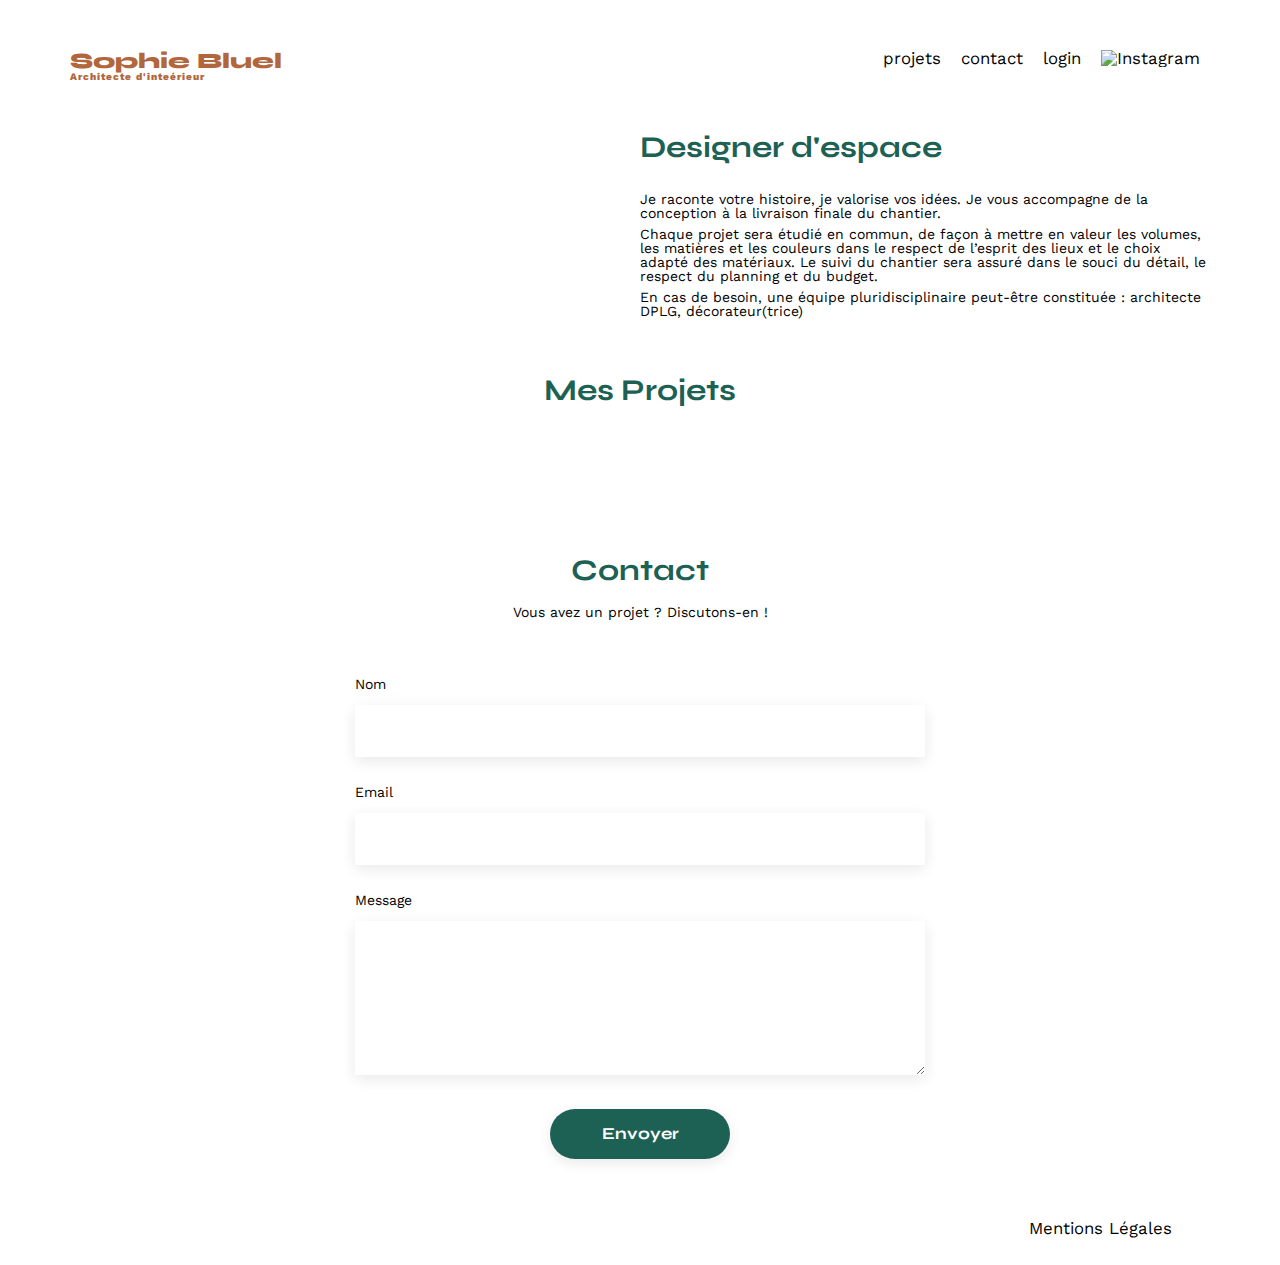
==== FrontEnd/index.html @ e1c9f6a1 "First commit" ====
<!DOCTYPE html>
<html lang="fr">
<head>
	<meta charset="UTF-8">
	<title>Sophie Bluel - Architecte d'intérieur</title>
	<meta name="viewport" content="width=device-width, initial-scale=1.0">
	<link rel="preconnect" href="https://fonts.googleapis.com">
	<link rel="preconnect" href="https://fonts.gstatic.com" crossorigin>
	<link href="https://fonts.googleapis.com/css2?family=Syne:wght@700;800&family=Work+Sans&display=swap" rel="stylesheet">
	<meta name="description" content="">
	<link rel="stylesheet" href="./assets/style.css">
</head>
<body>

<script src="dynamic.js"></script>

<header>
	<h1>Sophie Bluel <span>Architecte d'inteérieur</span></h1>
	<nav>
		<ul>
			<li>projets</li>
			<li>contact</li>
			<li>login</li>
			<li><img src="./assets/icons/instagram.png" alt="Instagram"></li>
		</ul>
	</nav>
</header>
<main>
	<section id="introduction">
		<figure>
			<img src="./assets/images/sophie-bluel.png" alt="">
		</figure>
		<article>
			<h2>Designer d'espace</h2>
			<p>Je raconte votre histoire, je valorise vos idées. Je vous accompagne de la conception à la livraison finale du chantier.</p>
			<p>Chaque projet sera étudié en commun, de façon à mettre en valeur les volumes, les matières et les couleurs dans le respect de l’esprit des lieux et le choix adapté des matériaux. Le suivi du chantier sera assuré dans le souci du détail, le respect du planning et du budget.</p>
			<p>En cas de besoin, une équipe pluridisciplinaire peut-être constituée : architecte DPLG, décorateur(trice)</p>
		</article>
	</section>
	<section id="portfolio">
		<h2>Mes Projets</h2>
		<div class="filters" id="filters">
			<!-- <button type="button" class=selected>Tous</button>
			<button type="button">Objets</button>
			<button type="button">Appartements</button>
			<button type="button">Hôtels & Restaurants</button> -->
		</div>
		<div class="gallery" id="gallery">
			<!-- Dynamically inserted Portfolio -->
		</div>
	</section>
	<section id="contact">
		<h2>Contact</h2>
		<p>Vous avez un projet ? Discutons-en !</p>
		<form action="#" method="post">
			<label for="name">Nom</label>
			<input type="text" name="name" id="name">
			<label for="email">Email</label>
			<input type="email" name="email" id="email">
			<label for="message">Message</label>
			<textarea name="message" id="message" cols="30" rows="10"></textarea>
			<input type="submit" value="Envoyer">
		</form>
	</section>
</main>

<footer>
	<nav>
		<ul>
			<li>Mentions Légales</li>
		</ul>
	</nav>
</footer>
</body>
</html>
---- FrontEnd/assets/style.css ----
/* http://meyerweb.com/eric/tools/css/reset/
   v2.0 | 20110126
   License: none (public domain)
*/

html, body, div, span, applet, object, iframe,
h1, h2, h3, h4, h5, h6, p, blockquote, pre,
a, abbr, acronym, address, big, cite, code,
del, dfn, em, img, ins, kbd, q, s, samp,
small, strike, strong, sub, sup, tt, var,
b, u, i, center,
dl, dt, dd, ol, ul, li,
fieldset, form, label, legend,
table, caption, tbody, tfoot, thead, tr, th, td,
article, aside, canvas, details, embed,
figure, figcaption, footer, header, hgroup,
menu, nav, output, ruby, section, summary,
time, mark, audio, video {
	margin: 0;
	padding: 0;
	border: 0;
	font-size: 100%;
	font: inherit;
	vertical-align: baseline;
}
/* HTML5 display-role reset for older browsers */
article, aside, details, figcaption, figure,
footer, header, hgroup, menu, nav, section {
	display: block;
}
body {
	line-height: 1;
}
ol, ul {
	list-style: none;
}
blockquote, q {
	quotes: none;
}
blockquote:before, blockquote:after,
q:before, q:after {
	content: '';
	content: none;
}
table {
	border-collapse: collapse;
	border-spacing: 0;
}
/** end reset css**/
body {
	max-width: 1140px;
	margin:auto;
	font-family: 'Work Sans' ;
	font-size: 14px;
}
header {
	display: flex;
	justify-content: space-between;
	margin: 50px 0
}
section {
	margin: 50px 0
}

h1{
	display: flex;
	flex-direction: column;
	font-family: 'Syne';
	font-size: 22px;
	font-weight: 800;
	color: #B1663C
}

h1 > span {
	font-family: 'Work Sans';
	font-size:10px;
	letter-spacing: 0.1em;
;
}

h2{
	font-family: 'Syne';
	font-weight: 700;
	font-size: 30px;
	color: #1D6154
}
nav ul {
	display: flex;
	align-items: center;
	list-style-type: none;

}
nav li {
	padding: 0 10px;
	font-size: 1.2em;
}

li:hover {
	color: #B1663C;
}
#introduction {
	display: flex;
	align-items: center;
}
#introduction figure {
	flex: 1
}
#introduction img {
	display: block;
	margin: auto;
	width: 80%;
}

#introduction article {
	flex: 1
}
#introduction h2 {
	margin-bottom: 1em;
}

#introduction p {
	margin-bottom: 0.5em;
}
#portfolio h2 {
	text-align: center;
	margin-bottom: 1em;
}
.gallery {
	width: 100%;
	display: grid;
	grid-template-columns: 1fr 1fr 1fr;
	grid-column-gap: 20px;
	grid-row-gap: 20px;
}

.gallery img {
	width: 100%;

}
#contact {
	width: 50%;
margin: auto;
}
#contact > * {
	text-align: center;

}
#contact h2{
	margin-bottom: 20px;
}
#contact form {
	text-align: left;
	margin-top:30px;
	display: flex;
	flex-direction: column;
}

#contact input {
	height: 50px;
	font-size: 1.2em;
	border: none;
	box-shadow: 0px 4px 14px rgba(0, 0, 0, 0.09);
}
#contact label {
	margin: 2em 0 1em 0;
}
#contact textarea {
	border: none;
	box-shadow: 0px 4px 14px rgba(0, 0, 0, 0.09);
}

input[type="submit"]{
	font-family: 'Syne';
	font-weight: 700;
	color: white;
	background-color: #1D6154;
	margin : 2em auto ;
	width: 180px;
	text-align: center;
	border-radius: 60px ;
}

footer nav ul {
	display: flex;
	justify-content: flex-end;
	margin: 2em
}

/* Ajout CSS */

.filters {
	display: flex;
	flex-direction: row;
	justify-content: center;
	gap: 10px;
	margin: 50px 0;
}

.filters button {
	border: 1px solid #1D6154;
	border-radius: 60px;
	background-color: #FFF;
	font-family: 'Syne';
	font-weight: 700;
	font-size: 16px;
	color: #1D6154;
	padding: 10px 15px;
	min-width: 100px;
	cursor: pointer;
}

.filters button.selected {
	background-color: #1D6154;
	color: #FFF;
}
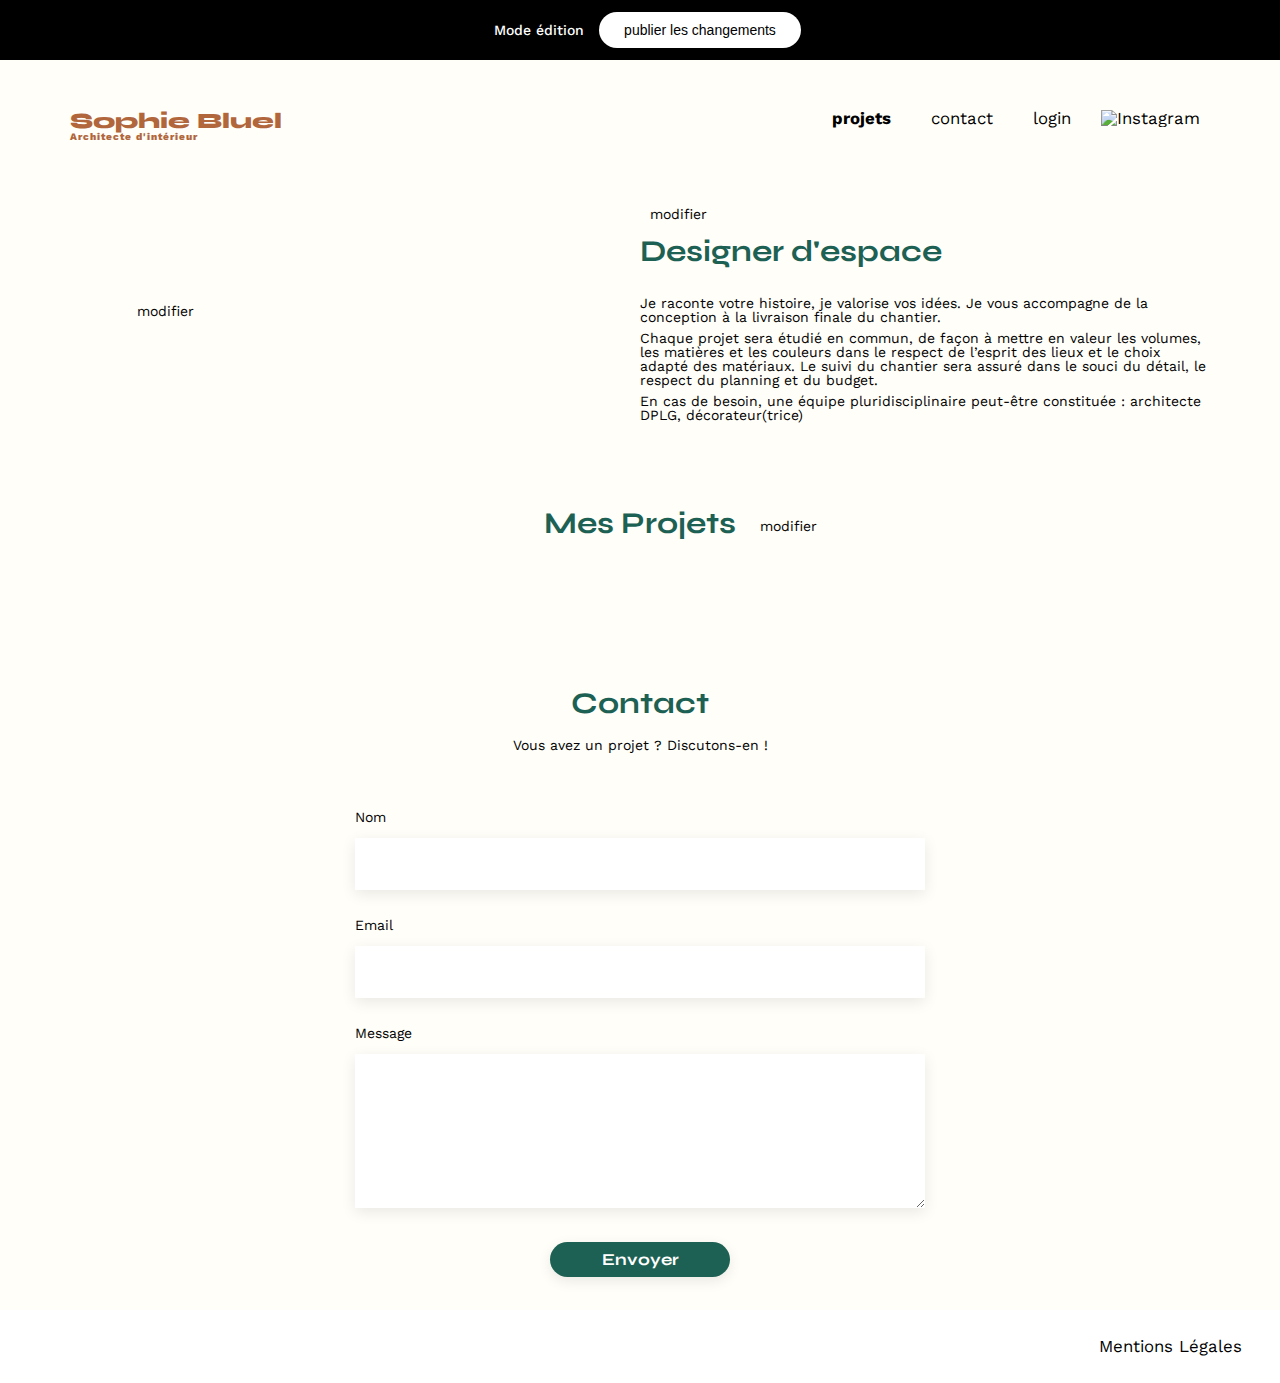
==== commit c8267337: "début page edit" ====
--- a/FrontEnd/index.html
+++ b/FrontEnd/index.html
@@ -7,20 +7,24 @@
 	<link rel="preconnect" href="https://fonts.googleapis.com">
 	<link rel="preconnect" href="https://fonts.gstatic.com" crossorigin>
 	<link href="https://fonts.googleapis.com/css2?family=Syne:wght@700;800&family=Work+Sans&display=swap" rel="stylesheet">
+	<script src="https://kit.fontawesome.com/9f22dbd359.js" crossorigin="anonymous"></script>
 	<meta name="description" content="">
 	<link rel="stylesheet" href="./assets/style.css">
 </head>
 <body>
-
-<script src="dynamic.js"></script>
+<section class="edit_header">
+	<i class="fa-regular fa-pen-to-square"></i>
+	<p>Mode édition</p>
+	<button>publier les changements</button>
+</section>
 
 <header>
-	<h1>Sophie Bluel <span>Architecte d'inteérieur</span></h1>
+	<h1>Sophie Bluel <span>Architecte d'intérieur</span></h1>
 	<nav>
 		<ul>
-			<li>projets</li>
-			<li>contact</li>
-			<li>login</li>
+			<li><a href="index.html" class="menu current_page">projets</a></li>
+			<li><a href="#" class="menu">contact</a></li>
+			<li><a href="login.html" class="menu">login</a></li>
 			<li><img src="./assets/icons/instagram.png" alt="Instagram"></li>
 		</ul>
 	</nav>
@@ -29,8 +33,16 @@
 	<section id="introduction">
 		<figure>
 			<img src="./assets/images/sophie-bluel.png" alt="">
+			<div class="edit_text">
+				<i class="fa-regular fa-pen-to-square"></i>
+				<p>modifier</p>
+			</div>
 		</figure>
 		<article>
+			<div class="edit_text">
+				<i class="fa-regular fa-pen-to-square"></i>
+				<p>modifier</p>
+			</div>
 			<h2>Designer d'espace</h2>
 			<p>Je raconte votre histoire, je valorise vos idées. Je vous accompagne de la conception à la livraison finale du chantier.</p>
 			<p>Chaque projet sera étudié en commun, de façon à mettre en valeur les volumes, les matières et les couleurs dans le respect de l’esprit des lieux et le choix adapté des matériaux. Le suivi du chantier sera assuré dans le souci du détail, le respect du planning et du budget.</p>
@@ -38,12 +50,17 @@
 		</article>
 	</section>
 	<section id="portfolio">
-		<h2>Mes Projets</h2>
+		<!-- <div class="portfolio_title"> -->
+			<div class="edit_text">
+					<i class="fa-regular fa-pen-to-square"></i>
+					<p>modifier</p>
+			</div>
+			<h2>Mes Projets</h2>
+			
+		<!-- </div> -->
+	
 		<div class="filters" id="filters">
-			<!-- <button type="button" class=selected>Tous</button>
-			<button type="button">Objets</button>
-			<button type="button">Appartements</button>
-			<button type="button">Hôtels & Restaurants</button> -->
+			<!-- Dynamically inserted filters -->
 		</div>
 		<div class="gallery" id="gallery">
 			<!-- Dynamically inserted Portfolio -->
@@ -64,6 +81,9 @@
 	</section>
 </main>
 
+<script src="dynamic.js"></script>
+<script src="edit.js"></script>
+
 <footer>
 	<nav>
 		<ul>
@@ -71,5 +91,6 @@
 		</ul>
 	</nav>
 </footer>
+
 </body>
 </html>
--- a/FrontEnd/assets/style.css
+++ b/FrontEnd/assets/style.css
@@ -28,6 +28,10 @@
 footer, header, hgroup, menu, nav, section {
 	display: block;
 }
+
+html {
+	background-color: #FFFEF8;
+}
 body {
 	line-height: 1;
 }
@@ -95,9 +99,24 @@
 	font-size: 1.2em;
 }
 
-li:hover {
+li:hover, .menu:hover {
 	color: #B1663C;
 }
+
+.menu {
+	padding: 0 10px;
+	color: #000;
+	text-decoration: none;
+}
+
+.current_page {
+	font-weight: bold;
+}
+
+li img {
+	width: 60%;
+}
+
 #introduction {
 	display: flex;
 	align-items: center;
@@ -122,9 +141,10 @@
 	margin-bottom: 0.5em;
 }
 #portfolio h2 {
+	margin-bottom: 1em;
 	text-align: center;
-	margin-bottom: 1em;
-}
+}
+
 .gallery {
 	width: 100%;
 	display: grid;
@@ -137,31 +157,31 @@
 	width: 100%;
 
 }
-#contact {
+#contact, #login {
 	width: 50%;
 margin: auto;
 }
-#contact > * {
+#contact > * , #login > * {
 	text-align: center;
 
 }
-#contact h2{
+#contact h2, #login h2{
 	margin-bottom: 20px;
 }
-#contact form {
+#contact form, #login form {
 	text-align: left;
 	margin-top:30px;
 	display: flex;
 	flex-direction: column;
 }
 
-#contact input {
+#contact input, #login input {
 	height: 50px;
 	font-size: 1.2em;
 	border: none;
 	box-shadow: 0px 4px 14px rgba(0, 0, 0, 0.09);
 }
-#contact label {
+#contact label, #login label {
 	margin: 2em 0 1em 0;
 }
 #contact textarea {
@@ -169,20 +189,45 @@
 	box-shadow: 0px 4px 14px rgba(0, 0, 0, 0.09);
 }
 
-input[type="submit"]{
+#contact input[type="submit"], #login input[type="submit"]{
 	font-family: 'Syne';
 	font-weight: 700;
 	color: white;
 	background-color: #1D6154;
 	margin : 2em auto ;
 	width: 180px;
+	height: 35px;
 	text-align: center;
 	border-radius: 60px ;
 }
 
+#login a {
+	display: block;
+	margin: auto;
+	color: #3D3D3D;
+}
+
+#login_form p {
+	padding-top: 0.5em;
+	color: #ba2323;
+	font-style: italic;
+}
+
+#login {
+	margin-top: 100px;
+}
+
+footer {
+	width: 100vw;
+	position: relative;
+	left: calc(-50vw + 50%);
+	background-color: #FFF;
+	display: flex;
+	align-items: center;
+	justify-content: flex-end;
+}
+
 footer nav ul {
-	display: flex;
-	justify-content: flex-end;
 	margin: 2em
 }
 
@@ -199,7 +244,7 @@
 .filters button {
 	border: 1px solid #1D6154;
 	border-radius: 60px;
-	background-color: #FFF;
+	background-color: inherit;
 	font-family: 'Syne';
 	font-weight: 700;
 	font-size: 16px;
@@ -209,7 +254,65 @@
 	cursor: pointer;
 }
 
-.filters button.selected {
+button.selected {
 	background-color: #1D6154;
 	color: #FFF;
 }
+
+.edit_header {
+	background-color: #000;
+	margin: 0;
+	display: flex;
+	flex-direction: row;
+	justify-content: center;
+	align-items: center;
+	gap: 15px;
+	width: 100vw;
+	height: 60px;
+	position: relative;
+	left: calc(-50vw + 50%);
+}
+
+.edit_header i, .edit_header p {
+	color: #FFF;
+}
+
+.edit_header * {
+	font-weight: 500;
+	font-size: 14px;
+}
+
+.edit_header button {
+	background-color: #FFF;
+	border-radius: 60px;
+	padding: 10px 25px;
+	border: none;
+}
+
+.edit_text {
+	display: flex;
+	flex-direction: row;
+	align-items: center;
+	gap: 10px;
+	margin: 15px 0;
+}
+
+figure .edit_text {
+	width: 80%;
+	margin: 15px auto;
+}
+
+#introduction .edit_text p {
+	margin: 0;
+}
+
+#portfolio .edit_text {
+	position: relative;
+	left: calc(50% + 110px);
+	top: 40px;
+}
+
+.edit_text * {
+	font-weight: 400;
+	font-size: 14px;
+}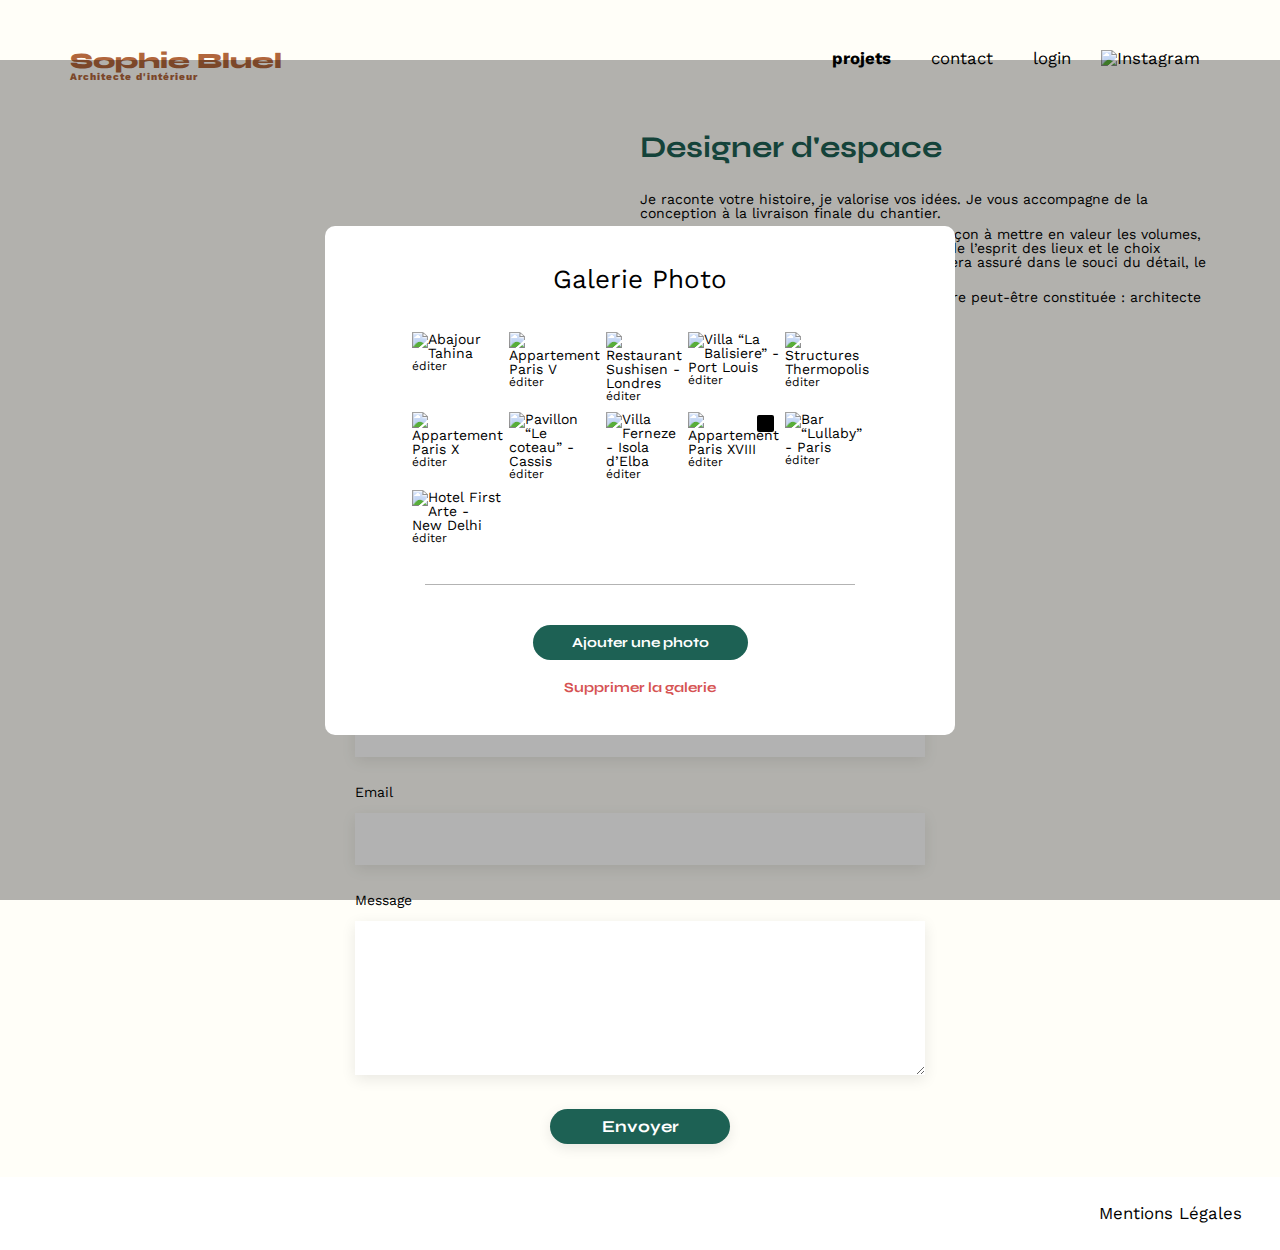
==== commit e62788f5: "implémentation statique modale" ====
--- a/FrontEnd/index.html
+++ b/FrontEnd/index.html
@@ -12,10 +12,12 @@
 	<link rel="stylesheet" href="./assets/style.css">
 </head>
 <body>
-<section class="edit_header">
-	<i class="fa-regular fa-pen-to-square"></i>
-	<p>Mode édition</p>
-	<button>publier les changements</button>
+<section class="edit_header edit_area" style="display: none">
+	<div class="edit_text">
+		<i class="fa-regular fa-pen-to-square"></i>
+		<p>modifier</p>
+	</div>
+	<button class="publish_button">publier les changements</button>
 </section>
 
 <header>
@@ -33,13 +35,13 @@
 	<section id="introduction">
 		<figure>
 			<img src="./assets/images/sophie-bluel.png" alt="">
-			<div class="edit_text">
+			<div class="edit_area edit_text edit_photo" style="display: none">
 				<i class="fa-regular fa-pen-to-square"></i>
 				<p>modifier</p>
 			</div>
 		</figure>
 		<article>
-			<div class="edit_text">
+			<div class="edit_area edit_text edit_intro" style="display: none">
 				<i class="fa-regular fa-pen-to-square"></i>
 				<p>modifier</p>
 			</div>
@@ -51,14 +53,14 @@
 	</section>
 	<section id="portfolio">
 		<!-- <div class="portfolio_title"> -->
-			<div class="edit_text">
+			<div class="edit_area edit_text edit_portfolio" style="display: none">
 					<i class="fa-regular fa-pen-to-square"></i>
 					<p>modifier</p>
 			</div>
 			<h2>Mes Projets</h2>
-			
+
 		<!-- </div> -->
-	
+
 		<div class="filters" id="filters">
 			<!-- Dynamically inserted filters -->
 		</div>
@@ -81,6 +83,72 @@
 	</section>
 </main>
 
+<!-- style="display: none;" -->
+<aside class="modal"  > 
+	<div class="modal-wrapper">
+		<div class="top_icons_wrapper">
+
+			<i class="fa-solid fa-xmark"></i>
+			<i class="fa-solid fa-arrow-left" style="display:none;"></i>
+		</div>
+		
+		<h3>Galerie Photo</h3>
+		<div class="portfolio_wrapper">
+			<!-- Galerie chargée dynamiquement -->
+			<figure>
+				<img src="assets/images/abajour-tahina.png" alt="Abajour Tahina">
+				<figcaption>éditer</figcaption>
+			</figure>
+			<figure>
+				<img src="assets/images/appartement-paris-v.png" alt="Appartement Paris V">
+				<figcaption>éditer</figcaption>
+			</figure>
+			<figure>
+				<img src="assets/images/restaurant-sushisen-londres.png" alt="Restaurant Sushisen - Londres">
+				<figcaption>éditer</figcaption>
+			</figure>
+			<figure>
+				<img src="assets/images/la-balisiere.png" alt="Villa “La Balisiere” - Port Louis">
+				<figcaption>éditer</figcaption>
+			</figure>
+			<figure>
+				<img src="assets/images/structures-thermopolis.png" alt="Structures Thermopolis">
+				<figcaption>éditer</figcaption>
+			</figure>
+			<figure>
+				<img src="assets/images/appartement-paris-x.png" alt="Appartement Paris X">
+				<figcaption>éditer</figcaption>
+			</figure>
+			<figure>
+				<img src="assets/images/le-coteau-cassis.png" alt="Pavillon “Le coteau” - Cassis">
+				<figcaption>éditer</figcaption>
+			</figure>
+			<figure>
+				<img src="assets/images/villa-ferneze.png" alt="Villa Ferneze - Isola d’Elba">
+				<figcaption>éditer</figcaption>
+			</figure>
+			<figure>
+				<div class="icon_del"><i class="fa-solid fa-trash-can"></i></div>
+				<img src="assets/images/appartement-paris-xviii.png" alt="Appartement Paris XVIII">
+				<figcaption>éditer</figcaption>
+			</figure>
+			<figure>
+				<img src="assets/images/bar-lullaby-paris.png" alt="Bar “Lullaby” - Paris">
+				<figcaption>éditer</figcaption>
+			</figure>
+			<figure>
+				<img src="assets/images/hotel-first-arte-new-delhi.png" alt="Hotel First Arte - New Delhi">
+				<figcaption>éditer</figcaption>
+			</figure>
+		</div>
+		<div class=buttons_wrapper>
+			<button class="add_photo">Ajouter une photo</button>
+			<button class="delete_gallery">Supprimer la galerie</button>
+		</div>
+
+	</div>
+</aside>
+
 <script src="dynamic.js"></script>
 <script src="edit.js"></script>
 
--- a/FrontEnd/assets/style.css
+++ b/FrontEnd/assets/style.css
@@ -262,7 +262,7 @@
 .edit_header {
 	background-color: #000;
 	margin: 0;
-	display: flex;
+	display:flex;
 	flex-direction: row;
 	justify-content: center;
 	align-items: center;
@@ -282,7 +282,7 @@
 	font-size: 14px;
 }
 
-.edit_header button {
+.publish_button {
 	background-color: #FFF;
 	border-radius: 60px;
 	padding: 10px 25px;
@@ -310,9 +310,137 @@
 	position: relative;
 	left: calc(50% + 110px);
 	top: 40px;
+	width: 100px;
 }
 
 .edit_text * {
 	font-weight: 400;
 	font-size: 14px;
-}+}
+
+.edit_text:hover, .publish_button:hover {
+	cursor: pointer;
+}
+
+.publish_button:hover {
+		background-color: #f2f2f2;
+}
+
+/* Modal */
+
+.modal {
+	position: fixed;
+	top: 60px;
+	left: 0;
+	width: 100vw;
+	height: calc(100vh - 60px);
+	background: rgba(0,0,0,0.3);
+	display: flex;
+	align-items: center;
+	justify-content: center;
+}
+
+.modal * {
+	box-sizing: border-box;
+}
+
+.modal-wrapper {
+	background-color: #FFF;
+	border-radius: 10px;
+	width: 630px;
+	max-width: 100vw;
+	max-height: calc(100vh - 100px);
+	min-height: 380px;
+	padding: 30px;
+	display: flex;
+	flex-direction: column;
+	justify-content: center;
+	align-items: center;
+	gap: 10px;
+}
+
+.modal-wrapper h3 {
+	font-family: "Work Sans";
+	font-size: 26px;
+	font-weight: 400;
+}
+
+.top_icons_wrapper {
+	width: 100%;
+	display: flex;
+	flex-direction: row-reverse;
+	justify-content: space-between;
+}
+
+.modal-wrapper button {
+	width: 50%;
+	height: 35px;
+	flex-shrink: 0;
+	font-family: 'Syne';
+	font-weight: 700;
+	font-size: 14px;
+	color: white;
+	background-color: #1D6154;
+	border-radius: 60px;
+	border: none;
+}
+
+.portfolio_wrapper {
+	display: grid;
+	grid-template-columns: 1fr 1fr 1fr 1fr 1fr;
+	grid-column-gap: 6px;
+	grid-row-gap: 10px;
+	margin: 30px 70px;
+	overflow: auto;
+
+}
+
+.portfolio_wrapper figure {
+	position: relative;
+}
+
+.portfolio_wrapper img {
+	width: 100%;
+}
+
+.portfolio_wrapper figcaption {
+	font-size: 12px;
+}
+
+.icon_del {
+	border-radius: 2px;
+	width: 17px;
+	height: 17px;
+	display: flex;
+	justify-content: center;
+	align-items: center;
+	background-color: #000;
+	color: white;
+	position: absolute;
+	top: 5%;
+	right: 5%;
+}
+
+.icon_del i {
+	font-size: 10px;
+}
+
+.buttons_wrapper {
+	width: calc(100% - 140px);
+	padding-top: 40px;
+	display: flex;
+	flex-direction: column;
+	justify-content: center;
+	align-items: center;
+	gap: 10px;
+	border-top: 1px solid #B3B3B3;
+}
+
+.modal-wrapper button.delete_gallery {
+	background-color: transparent;
+	color: #D65353;
+}
+
+body {
+	overflow: hidden;
+}
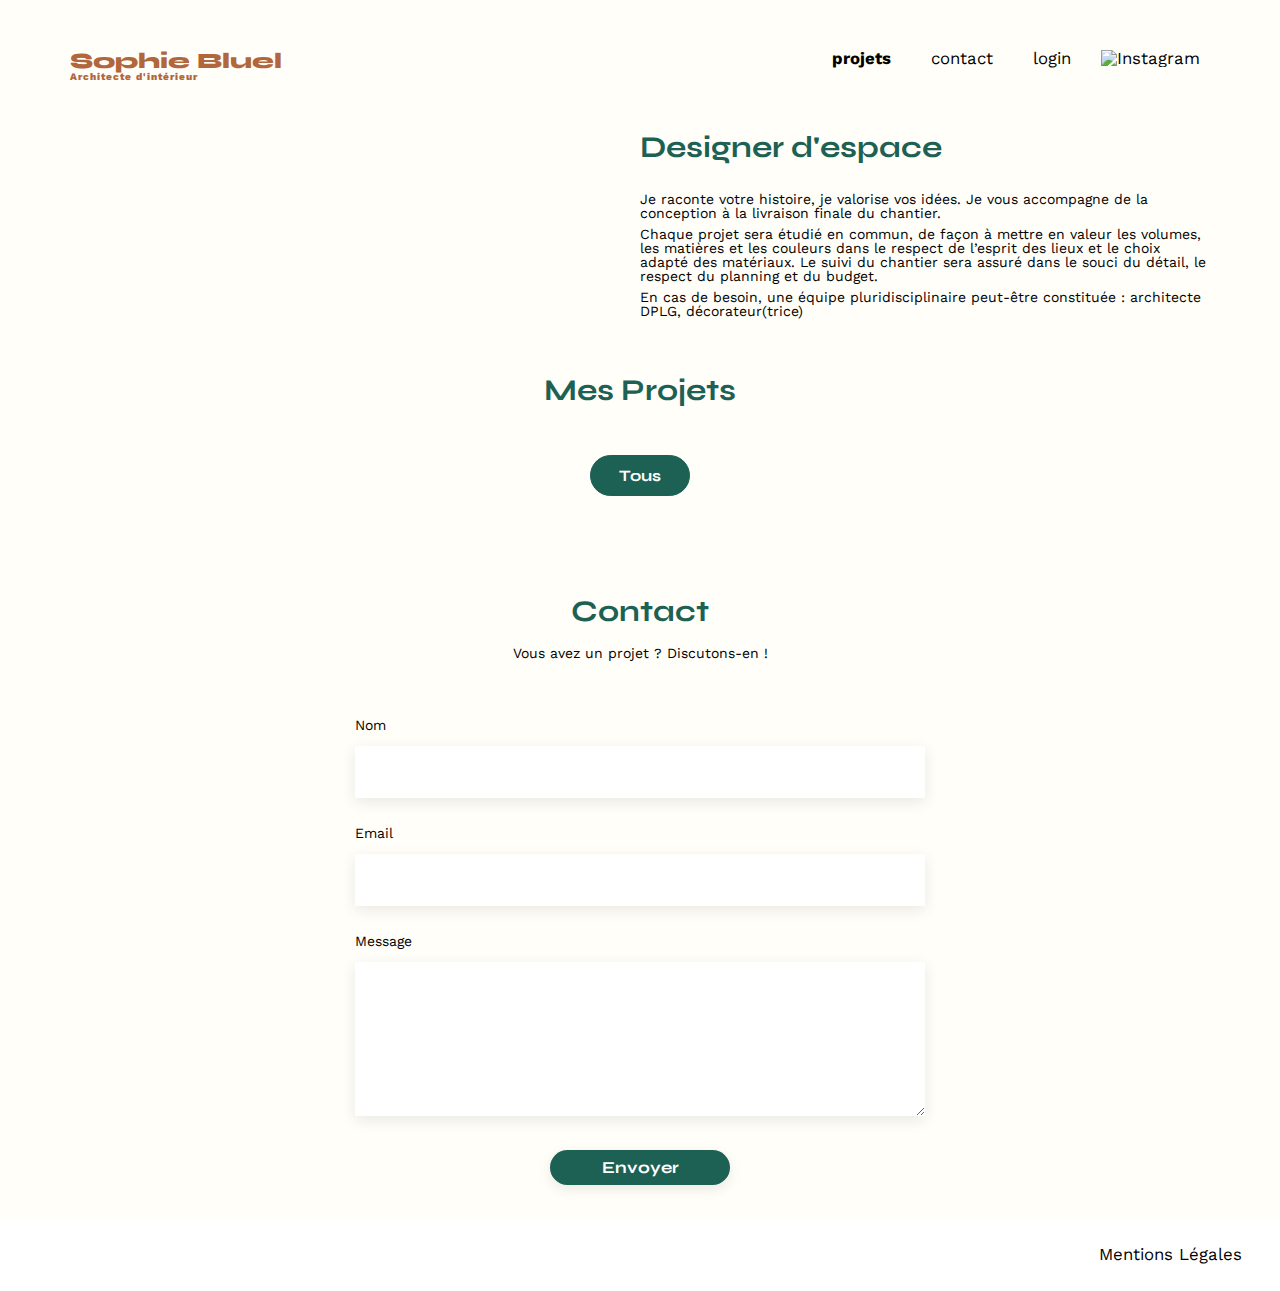
==== commit 963b6667: "avancement modale et suppression d'un élément de la galerie" ====
--- a/FrontEnd/index.html
+++ b/FrontEnd/index.html
@@ -83,8 +83,7 @@
 	</section>
 </main>
 
-<!-- style="display: none;" -->
-<aside class="modal"  > 
+<aside class="modal" style="display:none"  > 
 	<div class="modal-wrapper">
 		<div class="top_icons_wrapper">
 
@@ -95,7 +94,7 @@
 		<h3>Galerie Photo</h3>
 		<div class="portfolio_wrapper">
 			<!-- Galerie chargée dynamiquement -->
-			<figure>
+			<!-- <figure>
 				<img src="assets/images/abajour-tahina.png" alt="Abajour Tahina">
 				<figcaption>éditer</figcaption>
 			</figure>
@@ -139,7 +138,7 @@
 			<figure>
 				<img src="assets/images/hotel-first-arte-new-delhi.png" alt="Hotel First Arte - New Delhi">
 				<figcaption>éditer</figcaption>
-			</figure>
+			</figure> -->
 		</div>
 		<div class=buttons_wrapper>
 			<button class="add_photo">Ajouter une photo</button>
--- a/FrontEnd/assets/style.css
+++ b/FrontEnd/assets/style.css
@@ -269,8 +269,9 @@
 	gap: 15px;
 	width: 100vw;
 	height: 60px;
-	position: relative;
+	position: fixed;
 	left: calc(-50vw + 50%);
+	top: 0;
 }
 
 .edit_header i, .edit_header p {
@@ -338,6 +339,7 @@
 	display: flex;
 	align-items: center;
 	justify-content: center;
+	z-index: 1;
 }
 
 .modal * {
@@ -436,11 +438,16 @@
 	border-top: 1px solid #B3B3B3;
 }
 
+
 .modal-wrapper button.delete_gallery {
 	background-color: transparent;
 	color: #D65353;
 }
 
-body {
+.fa-xmark, .add_photo, .delete_gallery, .icon_del {
+	cursor: pointer;
+}
+
+/*body {
 	overflow: hidden;
-}
+}*/
